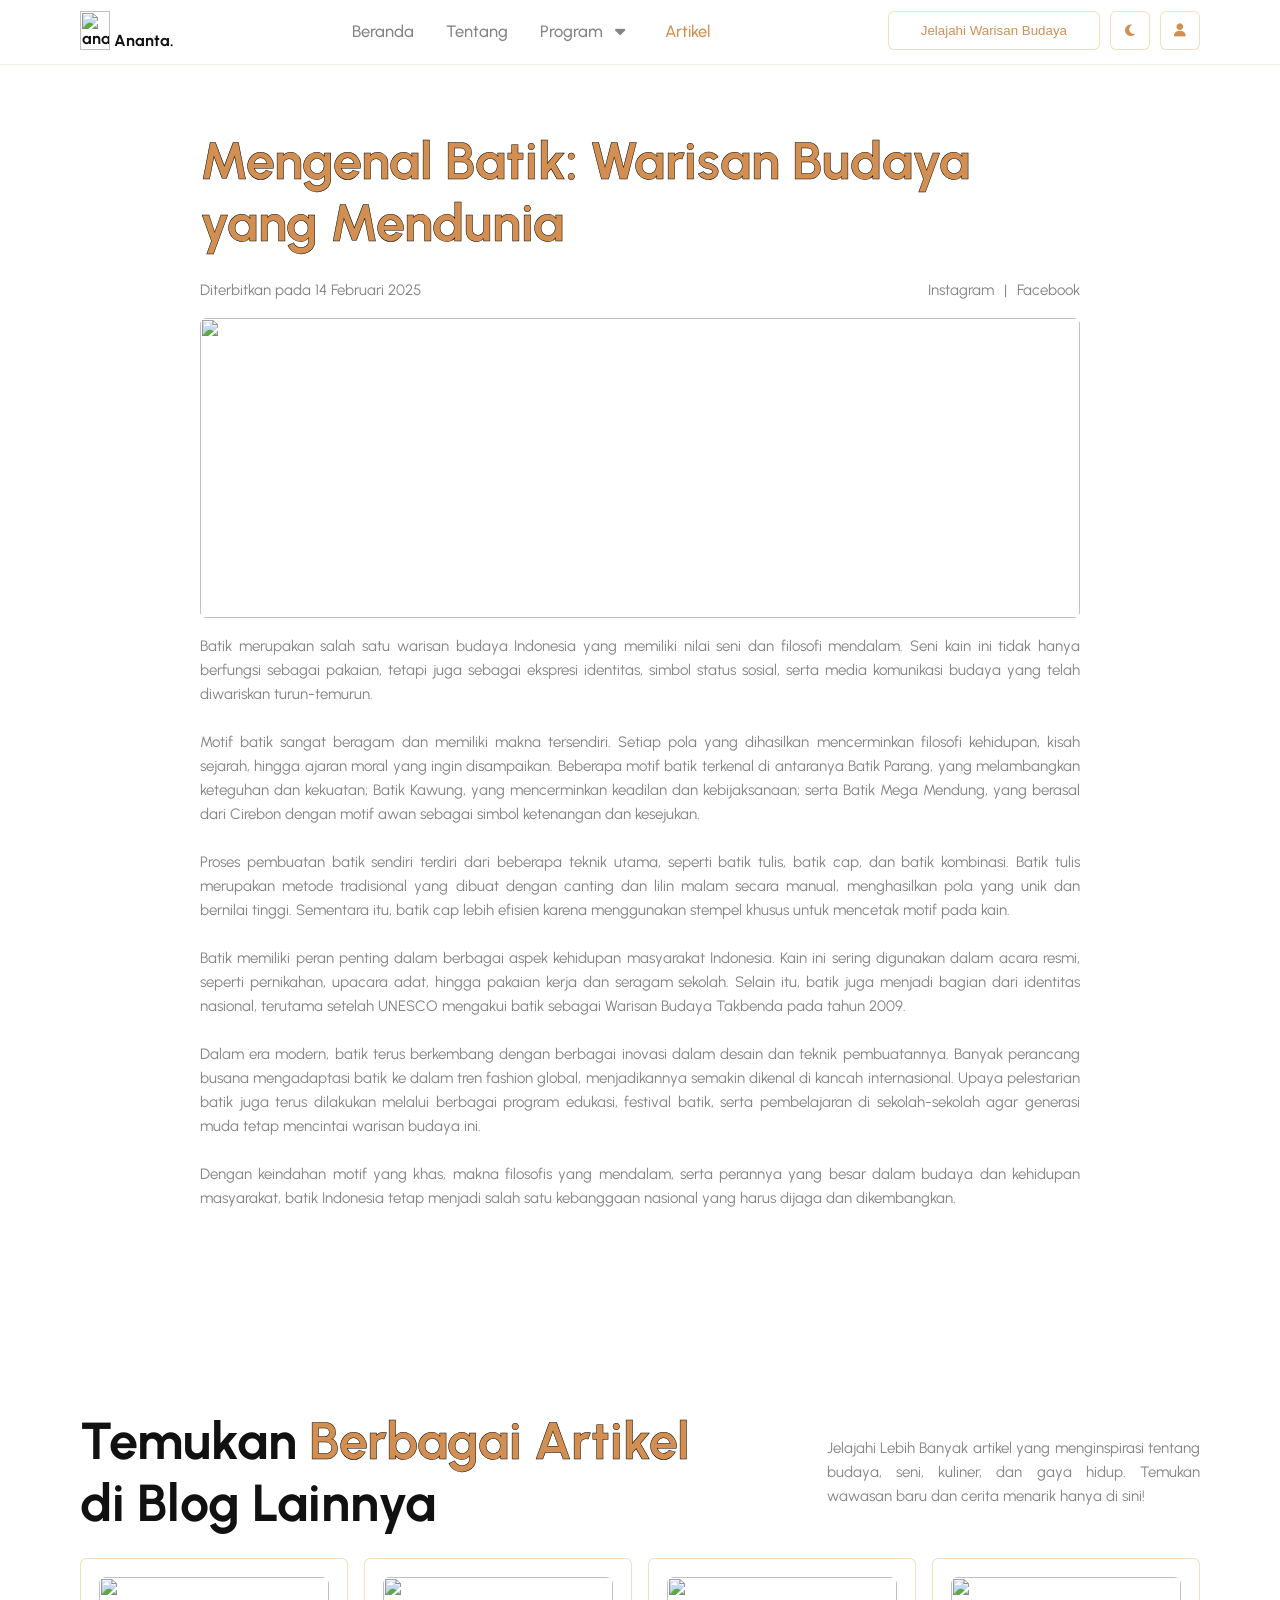
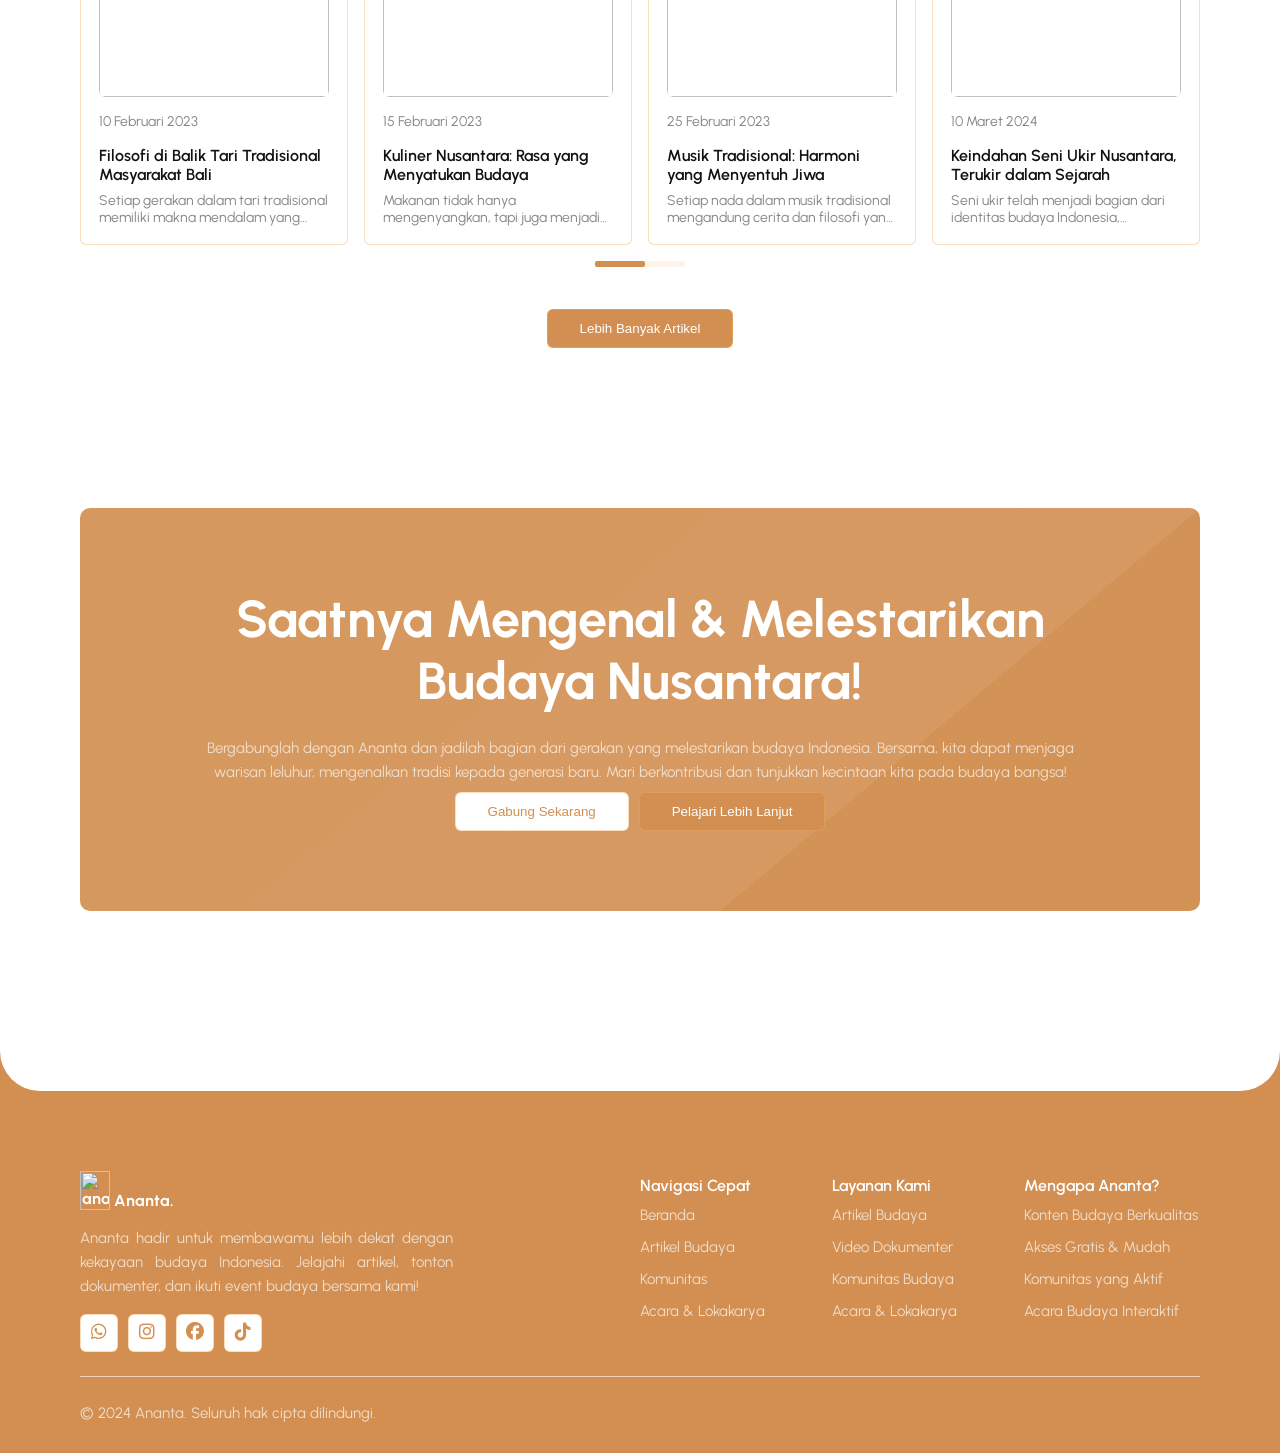
==== batik.html @ 32a9a6f6 "Initial commit" ====
<html lang="id">
  <head>
    <meta charset="UTF-8" />
    <meta name="viewport" content="width=device-width, initial-scale=1.0" />
    <meta
      name="description"
      content="Jelajahi keindahan warisan budaya Indonesia. Ananta menyajikan artikel dan informasi mendalam tentang sejarah, seni, dan budaya Nusantara."
    />
    <!-- Meta Information for SEO and Social Sharing -->
    <meta
      name="keywords"
      content="Warisan Indonesia, Budaya Nusantara, Sejarah Indonesia, Seni Tradisional, Ananta"
    />
    <meta name="author" content="Ananta" />

    <!-- Meta Open Graph for better social sharing -->
    <meta
      property="og:description"
      content="Pelajari sejarah dan budaya Indonesia melalui artikel-artikel menarik di Ananta. Temukan kekayaan seni, tradisi, dan cerita Nusantara."
    />
    <meta property="og:title" content="Menjelajahi Warisan Budaya Indonesia" />
    <meta property="og:image" content="CWC2666_Bahan/assets/logo.png" />

    <title>
      Artikel Batik | Menjelajahi Warisan Budaya Indonesia bersama Ananta
    </title>
    <!-- Title of the Document -->

    <!-- Linking External CSS and Fonts -->
    <link rel="stylesheet" href="CWC2666_Website/css/style.css" />
    <link
      rel="stylesheet"
      href="CWC2666_Bahan/Swiperjs v5.3.7/swiper-bundle.css"
    />
    <link
      rel="stylesheet"
      href="CWC2666_Bahan/fontawesome-free-6.7.2-web/fontawesome-free-6.7.2-web/css/all.min.css"
    />

    <!-- Preconnect for faster font loading -->
    <link rel="preconnect" href="https://fonts.googleapis.com" />
    <link rel="preconnect" href="https://fonts.gstatic.com" crossorigin />
    <link
      href="https://fonts.googleapis.com/css2?family=Urbanist:ital,wght@0,100..900;1,100..900&display=swap"
      rel="stylesheet"
    />
    <link rel="icon" href="CWC2666_Bahan/assets/logo.png" />
  </head>
  <body>
    <div id="custom-alert" class="alert hidden"></div>
    <!-- Navigation Bar -->
    <nav id="navbar">
      <div class="container">
        <a href="index.html" class="logo aos" data-delay="100">
          <img class="logo" src="CWC2666_Bahan/assets/logo.png" alt="ananta" />
          Ananta.
        </a>
        <!-- UL Links -->
        <ul class="nav-links" id="nav-links">
          <li class="aos" data-delay="200"><a href="index.html">Beranda</a></li>
          <li class="aos" data-delay="250">
            <a href="index.html#about">Tentang</a>
          </li>
          <li class="aos d-none d-sm-block d-md-block" data-delay="250">
            <a href="komunitas.html">Komunitas</a>
          </li>
          <li class="aos d-none d-sm-block d-md-block" data-delay="250">
            <a href="event.html">Acara</a>
          </li>
          <li class="dropdown aos d-sm-none d-md-none" data-delay="290">
            <a href="#" class="dropbtn"
              >Program <i class="fa fa-caret-down"></i
            ></a>
            <ul class="dropdown-content">
              <li><a href="komunitas.html">Komunitas</a></li>
              <li><a href="event.html">Acara</a></li>
            </ul>
          </li>
          <li class="aos" data-delay="300">
            <a href="artikel.html" class="active">Artikel</a>
          </li>
          <li class="d-flex center show gap aos" data-delay="200" id="btn">
            <a href="index.html#service">
              <button class="btn btn-b show">Jelajahi Warisan Budaya</button>
            </a>
            <div class="d-flex gap">
              <button class="btn btn-b reg toggle-dark-mode">
                <i class="fa fa-moon"></i>
              </button>
              <a href="profile.html" class="user" id="user">
                <button class="btn btn-b reg user">
                  <i class="fa fa-user"></i>
                </button>
              </a>
            </div>
          </li>
        </ul>
        <!-- Hamburger Menu -->
        <button class="hamburger" id="hamburger">
          <span class="bar"></span>
          <span class="bar"></span>
          <span class="bar"></span>
        </button>
        <div class="dm d-flex gap">
          <a href="index.html#service">
            <button class="btn btn-b reg">Jelajahi Warisan Budaya</button>
          </a>
          <div class="d-flex gap">
            <button class="btn btn-b reg toggle-dark-mode">
              <i class="fa fa-moon"></i>
            </button>
            <a href="profile.html" class="user" id="user">
              <button class="btn btn-b reg user">
                <i class="fa fa-user"></i>
              </button>
            </a>
          </div>
        </div>
      </div>
    </nav>
    <section class="detail-blog">
      <div class="container">
        <div class="row mb-1">
          <div class="col-12 aos" data-delay="200">
            <h1 class="title mb-1">
              <span class="highlight"
                >Mengenal Batik: Warisan Budaya yang Mendunia</span
              >
            </h1>
            <div class="d-flex d-sm-block between center">
              <p class="text">Diterbitkan pada 14 Februari 2025</p>
              <div class="d-flex gap">
                <a href="CWC2666_Websitebatik.html" class="text">Instagram</a>
                <p class="text">|</p>
                <a href="CWC2666_Websitebatik.html" class="text">Facebook</a>
              </div>
            </div>
            <img
              class="img-artikel mb"
              src="CWC2666_Bahan/assets/blog-1.png"
              alt=""
            />
            <p class="text">
              Batik merupakan salah satu warisan budaya Indonesia yang memiliki
              nilai seni dan filosofi mendalam. Seni kain ini tidak hanya
              berfungsi sebagai pakaian, tetapi juga sebagai ekspresi identitas,
              simbol status sosial, serta media komunikasi budaya yang telah
              diwariskan turun-temurun.
              <br />
              <br />
              Motif batik sangat beragam dan memiliki makna tersendiri. Setiap
              pola yang dihasilkan mencerminkan filosofi kehidupan, kisah
              sejarah, hingga ajaran moral yang ingin disampaikan. Beberapa
              motif batik terkenal di antaranya Batik Parang, yang melambangkan
              keteguhan dan kekuatan; Batik Kawung, yang mencerminkan keadilan
              dan kebijaksanaan; serta Batik Mega Mendung, yang berasal dari
              Cirebon dengan motif awan sebagai simbol ketenangan dan kesejukan.
              <br />
              <br />
              Proses pembuatan batik sendiri terdiri dari beberapa teknik utama,
              seperti batik tulis, batik cap, dan batik kombinasi. Batik tulis
              merupakan metode tradisional yang dibuat dengan canting dan lilin
              malam secara manual, menghasilkan pola yang unik dan bernilai
              tinggi. Sementara itu, batik cap lebih efisien karena menggunakan
              stempel khusus untuk mencetak motif pada kain.
              <br />
              <br />
              Batik memiliki peran penting dalam berbagai aspek kehidupan
              masyarakat Indonesia. Kain ini sering digunakan dalam acara resmi,
              seperti pernikahan, upacara adat, hingga pakaian kerja dan seragam
              sekolah. Selain itu, batik juga menjadi bagian dari identitas
              nasional, terutama setelah UNESCO mengakui batik sebagai Warisan
              Budaya Takbenda pada tahun 2009.
              <br />
              <br />
              Dalam era modern, batik terus berkembang dengan berbagai inovasi
              dalam desain dan teknik pembuatannya. Banyak perancang busana
              mengadaptasi batik ke dalam tren fashion global, menjadikannya
              semakin dikenal di kancah internasional. Upaya pelestarian batik
              juga terus dilakukan melalui berbagai program edukasi, festival
              batik, serta pembelajaran di sekolah-sekolah agar generasi muda
              tetap mencintai warisan budaya ini.
              <br />
              <br />
              Dengan keindahan motif yang khas, makna filosofis yang mendalam,
              serta perannya yang besar dalam budaya dan kehidupan masyarakat,
              batik Indonesia tetap menjadi salah satu kebanggaan nasional yang
              harus dijaga dan dikembangkan.
            </p>
          </div>
        </div>
      </div>
    </section>

    <section class="blog">
      <div class="container">
        <div class="row mb-1">
          <div class="col-7 col-sm-12 aos" data-delay="200">
            <h1 class="title mb-0 mb-sm">
              Temukan <span class="highlight">Berbagai Artikel</span> di Blog
              Lainnya
            </h1>
          </div>
          <div class="col-4 col-sm-12 aos" data-delay="300">
            <p class="text mb-0">
              Jelajahi Lebih Banyak artikel yang menginspirasi tentang budaya,
              seni, kuliner, dan gaya hidup. Temukan wawasan baru dan cerita
              menarik hanya di sini!
            </p>
          </div>
        </div>
        <div class="row mb aos" data-delay="300">
          <div class="col-12">
            <div class="w-full">
              <div class="swiper-container-4">
                <div class="swiper-wrapper">
                  <!-- Swiper Slide 1 -->
                  <div class="swiper-slide aos" data-delay="200">
                    <a href="tari-bali.html" class="card">
                      <div class="img-card-container mb">
                        <img
                          src="CWC2666_Bahan/assets/blog-2.png"
                          alt=""
                          class="card-img-blog"
                        />
                      </div>
                      <div class="d-flex between align-center mb">
                        <p class="card-text mb-0">10 Februari 2023</p>
                      </div>
                      <div class="card-body">
                        <h1 class="card-title mb-2">
                          Filosofi di Balik Tari Tradisional Masyarakat Bali
                        </h1>
                        <p class="card-text text-clip">
                          Setiap gerakan dalam tari tradisional memiliki makna
                          mendalam yang menarik
                        </p>
                      </div>
                    </a>
                  </div>
                  <!-- Swiper Slide 2 -->
                  <div class="swiper-slide aos" data-delay="400">
                    <a href="tari-bali.html" class="card">
                      <div class="img-card-container mb">
                        <img
                          src="CWC2666_Bahan/assets/blog-3.png"
                          alt=""
                          class="card-img-blog"
                        />
                      </div>
                      <div class="d-flex between align-center mb">
                        <p class="card-text mb-0">15 Februari 2023</p>
                      </div>
                      <div class="card-body">
                        <h1 class="card-title mb-2">
                          Kuliner Nusantara: Rasa yang Menyatukan Budaya
                        </h1>
                        <p class="card-text text-clip">
                          Makanan tidak hanya mengenyangkan, tapi juga menjadi
                          identitas budaya kita
                        </p>
                      </div>
                    </a>
                  </div>
                  <!-- Swiper Slide 3 -->
                  <div class="swiper-slide aos" data-delay="400">
                    <a href="tari-bali.html" class="card">
                      <div class="img-card-container mb">
                        <img
                          src="CWC2666_Bahan/assets/blog-5.png"
                          alt=""
                          class="card-img-blog"
                        />
                      </div>
                      <div class="d-flex between align-center mb">
                        <p class="card-text mb-0">25 Februari 2023</p>
                      </div>
                      <div class="card-body">
                        <h1 class="card-title mb-2">
                          Musik Tradisional: Harmoni yang Menyentuh Jiwa
                        </h1>
                        <p class="card-text text-clip">
                          Setiap nada dalam musik tradisional mengandung cerita
                          dan filosofi yang dalam
                        </p>
                      </div>
                    </a>
                  </div>
                  <!-- Swiper Slide 4 -->
                  <div class="swiper-slide aos" data-delay="400">
                    <a href="tari-bali.html" class="card">
                      <div class="img-card-container mb">
                        <img
                          src="CWC2666_Bahan/assets/blog-4.png"
                          alt=""
                          class="card-img-blog"
                        />
                      </div>
                      <div class="d-flex between align-center mb">
                        <p class="card-text mb-0">10 Maret 2024</p>
                      </div>
                      <div class="card-body">
                        <h1 class="card-title mb-2">
                          Keindahan Seni Ukir Nusantara, Terukir dalam Sejarah
                        </h1>
                        <p class="card-text text-clip">
                          Seni ukir telah menjadi bagian dari identitas budaya
                          Indonesia, memperkaya warisan seni dan arsitektur dari
                          generasi ke generasi.
                        </p>
                      </div>
                    </a>
                  </div>
                  <!-- Swiper Slide 5 -->
                  <div class="swiper-slide aos" data-delay="400">
                    <a href="tari-bali.html" class="card">
                      <div class="img-card-container mb">
                        <img
                          src="CWC2666_Bahan/assets/blog-5.png"
                          alt=""
                          class="card-img-blog"
                        />
                      </div>
                      <div class="d-flex between align-center mb">
                        <p class="card-text mb-0">25 Februari 2023</p>
                      </div>
                      <div class="card-body">
                        <h1 class="card-title mb-2">
                          Musik Tradisional: Harmoni yang Menyentuh Jiwa
                        </h1>
                        <p class="card-text text-clip">
                          Setiap nada dalam musik tradisional mengandung cerita
                          dan filosofi yang dalam
                        </p>
                      </div>
                    </a>
                  </div>
                </div>
                <div class="d-flex center mt">
                  <div class="swiper-pagination"></div>
                </div>
              </div>
            </div>
          </div>
        </div>
        <div class="row text-center">
          <div class="col-12">
            <p id="no-results" class="text center mt-4 mb none">
              Artikel tidak ditemukan
            </p>

            <a href="artikel.html" class="text aos" data-delay="200">
              <button class="btn btn-a">Lebih Banyak Artikel</button>
            </a>
          </div>
        </div>
      </div>
    </section>

    <section class="banner">
      <div class="container">
        <div class="container-b">
          <div class="row center text-center">
            <div class="col-12">
              <div class="align-center">
                <h1 class="title white mb-1 mb-sm-2 aos" data-delay="200">
                  Saatnya
                  <span class="white">Mengenal & Melestarikan</span> Budaya
                  Nusantara!
                </h1>
                <p class="text center white mb-sm-2 aos" data-delay="200">
                  Bergabunglah dengan Ananta dan jadilah bagian dari gerakan
                  yang melestarikan budaya Indonesia. Bersama, kita dapat
                  menjaga warisan leluhur, mengenalkan tradisi kepada generasi
                  baru. Mari berkontribusi dan tunjukkan kecintaan kita pada
                  budaya bangsa!
                </p>
                <div class="d-flex gap d-sm-block center aos" data-delay="300">
                  <a href="index.html#">
                    <button class="btn btn-b mb-sm-2">Gabung Sekarang</button>
                  </a>
                  <a href="index.html#about">
                    <button class="btn btn-c">Pelajari Lebih Lanjut</button>
                  </a>
                </div>
              </div>
            </div>
          </div>
        </div>
      </div>
    </section>

    <footer>
      <div class="container-footer"></div>
      <div class="container">
        <div class="row">
          <!-- Logo and Description -->
          <div class="col-4 col-sm-12">
            <div class="mb aos" data-delay="200">
              <a href="index.html" class="logo white">
                <img
                  class="logo"
                  src="CWC2666_Bahan/assets/logo-2.png"
                  id="about-image-dark"
                  alt="ananta"
                />
                <img
                  class="logo"
                  src="CWC2666_Bahan/assets/logo-3.png"
                  id="about-image-light"
                  alt="ananta"
                />
                Ananta.
              </a>
            </div>
            <p class="text white aos" data-delay="200">
              Ananta hadir untuk membawamu lebih dekat dengan kekayaan budaya
              Indonesia. Jelajahi artikel, tonton dokumenter, dan ikuti event
              budaya bersama kami!
            </p>
            <div class="mb"></div>
            <div class="d-flex gap mb-sm-2 aos" data-delay="50">
              <a
                href="https://wa.me/62881037418040?text=Halo%20Ananta!%20Saya%20tertarik%20dengan%20konten%20budaya%20Anda.%20Bisakah%20kita%20diskusikan%20lebih%20lanjut?"
              >
                <div class="icon align-center">
                  <i class="fa-brands fa-whatsapp"></i>
                </div>
              </a>
              <a href="https://www.instagram.com/gedesi9n">
                <div class="icon align-center">
                  <i class="fa-brands fa-instagram"></i>
                </div>
              </a>
              <a href="#">
                <div class="icon align-center">
                  <i class="fa-brands fa-facebook"></i>
                </div>
              </a>
              <a href="#">
                <div class="icon align-center">
                  <i class="fa-brands fa-tiktok"></i>
                </div>
              </a>
            </div>
          </div>

          <!-- Navigasi Cepat, Layanan, dan Keunggulan -->
          <div class="col-6 col-md-6 col-sm-12">
            <div class="grid grid-3 grid-sm-2 mb">
              <div class="f-box aos" data-delay="200">
                <h1 class="title small white">Navigasi Cepat</h1>
                <p class="text white">Beranda</p>
                <p class="text white">Artikel Budaya</p>
                <p class="text white">Komunitas</p>
                <p class="text white">Acara & Lokakarya</p>
              </div>
              <div class="f-box aos" data-delay="250">
                <h1 class="title small white">Layanan Kami</h1>
                <p class="text white">Artikel Budaya</p>
                <p class="text white">Video Dokumenter</p>
                <p class="text white">Komunitas Budaya</p>
                <p class="text white">Acara & Lokakarya</p>
              </div>
              <div class="f-box aos" data-delay="300">
                <h1 class="title small white">Mengapa Ananta?</h1>
                <p class="text white">Konten Budaya Berkualitas</p>
                <p class="text white">Akses Gratis & Mudah</p>
                <p class="text white">Komunitas yang Aktif</p>
                <p class="text white">Acara Budaya Interaktif</p>
              </div>
            </div>
          </div>
        </div>
        <!-- Garis Horizontal dan Hak Cipta -->
        <div class="h-line white"></div>
        <div class="footer text-center">
          <p class="text white">
            &copy; 2024 Ananta. Seluruh hak cipta dilindungi.
          </p>
        </div>
      </div>
    </footer>
    <!-- External Scripts -->
    <script src="CWC2666_Bahan/Swiperjs v5.3.7/swiper.min.js"></script>
    <script src="CWC2666_Website/js/script.js"></script>
    <script></script>
  </body>
</html>
---- CWC2666_Website/css/style.css ----
/* Global Variables */
:root {
  /* Colors */
  --primary-color: #d28f51;
  --white-color: #ffffff;
  --black-color: #111111;
  --text-color: #12101684;
  --text-white-color: #faf5eec3;
  --border-color-primary: rgba(241, 175, 99, 0.429);
  --border-color: rgba(241, 175, 99, 0.147);
  --scroll-bg-color: #d28f51;

  /* Font */
  --font-family: "Urbanist", sans-serif;

  /* Font Sizes */
  --font-size-p-small: 14px;
  --font-size-p-medium: 15px;
  --font-size-p-large: 16.5px;
  --font-size-h1: 68px;
  --font-size-h2: 52px;
  --font-size-h2-custom: 49px;
  --font-size-h3: 24px;
  --font-size-h4: 20px;
  --font-size-h5: 18px;
  --font-size-h6: 16px;

  --border-radius-small: 6px;
  --border-radius-medium: 10px;
  --border-radius-large: 99px;

  --container-padding: 80px;
  --btn-padding: 11px 32px;
  --btn-padding-medium: 6px 28px;
  --btn-padding-small: 4px 22px;
}
/* Dark Mode */
.dark-mode {
  --primary-color: #d28f51d3;
  --white-color: #111111;
  --black-color: #fffffffa;
  --text-color: #faf5ee91;
  --text-white-color: #121016b1;
  --border-color-primary: rgba(241, 175, 99, 0.214);
  --border-color: #666666;
  --scroll-bg-color: #d28f51;
  background-color: var(--black-color);
  color: var(--text-white-color);
  --border-color: rgba(241, 175, 99, 0.229);
}

html {
  scroll-behavior: smooth;
}
/* Reset and Global Styles */
*,
*::before,
*::after {
  margin: 0;
  padding: 0;
  box-sizing: border-box;
  text-decoration: none;
  list-style: none;
}

body {
  font-family: var(--font-family);
  color: var(--accent-color);
  background-color: var(--white-color) !important;
}

img {
  width: 100%;
  height: 100%;
  object-fit: cover;
  display: block;
}

/* Font Styles */
h1.title-hero {
  color: var(--black-color);
  font-size: var(--font-size-h1);
  font-weight: 700;
  margin-bottom: 1rem;
}

h1.title {
  color: var(--black-color);
  font-size: var(--font-size-h2);
  font-weight: 700;
  margin-bottom: 1rem;
}
h1.title.white {
  color: var(--white-color) !important;
}
h1.title-custom {
  color: var(--primary-color);
  font-size: var(--font-size-h2-custom);
  font-weight: 700;
  margin-bottom: 1rem;
  -webkit-text-stroke: 0.5px black;
}
h1.title.small.white {
  color: var(--white-color);
  font-size: var(--font-size-h6);
  font-weight: 600;
  margin-bottom: 0.5rem;
}
li {
  color: var(--text-color);
  font-size: var(--font-size-p-large);
  font-weight: 500;
}
li i.fa {
  text-align: center;
  width: 26px !important;
}
label,
a.text,
p.text {
  color: var(--text-color);
  font-size: var(--font-size-p-medium);
  font-weight: 400;
  margin-bottom: 1rem;
  line-height: 24px;
  text-align: justify;
}
a.text:hover {
  color: var(--primary-color);
}
p.indent {
  text-indent: 3rem;
}
.justify {
  text-align: justify;
}
p.center {
  text-align: center;
}
.c-primary {
  color: var(--primary-color) !important;
}
.b-primary {
  color: #d28f5193 !important;
}

p.text.white {
  font-size: var(--font-size-p-medium);
  color: var(--text-white-color);
  margin-bottom: 0.5rem;
}

body.dark-mode .highlight {
  -webkit-text-stroke: 0px var(--primary-color);
}
.highlight {
  color: var(--primary-color);
  -webkit-text-stroke: 0.5px black;
}
.highlight-ananta {
  position: relative;
  z-index: 1;
  color: var(--primary-color);
  -webkit-text-stroke: 0.5px black;
}
.highlight-ananta.white {
  color: var(--white-color);
}

.highlight-ananta::after {
  content: "";
  position: absolute;
  top: 0;
  left: 0;
  right: 0;
  bottom: 0;
  background-color: rgba(241, 201, 99, 0.1);
  z-index: -1;
  padding: 5px;
}
.highlight-ananta.white::after {
  background-color: rgba(253, 246, 236, 0.1);
}

.relative {
  position: relative;
}

.btn-absolute {
  position: absolute;
  top: 20;
  right: 20;
  z-index: 9;
}

/* Display Styles */
.d-flex {
  display: flex;
}

.flex-col {
  flex-direction: column !important;
}

.d-block {
  display: block;
}

.d-none {
  display: none;
}

.center {
  justify-content: center;
}
.row.items-top {
  align-items: start !important;
}
.text-center {
  text-align: center;
}
.align-center {
  align-items: center;
}
.start {
  align-items: start !important;
}
.end {
  align-items: end !important;
}

.gap {
  gap: 10px;
}

.gap-medium {
  gap: 1rem;
}

.gap-large {
  gap: 2rem;
}

.mt {
  margin-top: 1rem !important;
}

.mb {
  margin-bottom: 1rem !important;
}

.mb-1 {
  margin-bottom: 1.5rem !important;
}

.mb-4 {
  margin-bottom: 2rem !important;
}

.mb-2 {
  margin-bottom: 0.5rem !important;
}
.mb-3 {
  margin-bottom: 0.3rem !important;
}
.mb-0 {
  margin-bottom: 0px !important;
}

.w-full {
  width: 100%;
}

.between {
  justify-content: space-between;
}

.grid {
  display: grid;
  gap: 1rem;
}

.grid-2 {
  grid-template-columns: repeat(2, 1fr);
}
.grid-3 {
  grid-template-columns: repeat(3, 1fr);
}
.grid-4 {
  grid-template-columns: repeat(4, 1fr);
}

img.img-gallery {
  width: 100%;
  height: auto !important;
  border-radius: var(--border-radius-small);
  object-fit: cover;
  transition: transform 0.3s ease-in-out;
  transition:
    filter 0.3s ease,
    transform 0.3s ease;
}
img.img-gallery:hover {
  transform: scale(1.1);
  /* filter: brightness(50%); */
}

/* Navbar Styles */
nav {
  width: 100%;
  position: fixed;
  top: -3;
  left: 0;
  z-index: 100;
  border-bottom: 1px solid #d28f512b;
}

#navbar {
  padding: 14px 0px;
  background-color: var(--white-color);
}

#navbar.scroll {
  background-color: var(--white-color);
}

nav .container {
  padding: 0px 80px !important;
  display: flex;
  justify-content: space-between;
  align-items: center;
}

nav .nav-links {
  display: flex;
  gap: 2rem;
}

.sidebar a,
.sidebar li,
nav a {
  color: var(--text-color);
  text-decoration: none;
  font-weight: 500;
}

.sidebar a:hover,
.sidebar li:hover,
.sidebar a.active,
nav a:hover,
nav a.active {
  color: var(--primary-color);
}

.dropdown {
  position: relative;
  display: inline-block;
}

.dropdown-content {
  position: absolute;
  background-color: var(--white-color);
  box-shadow: 0px 6px 30px rgba(0, 0, 0, 0.08);
  z-index: 99;
  border: 1px solid var(--border-color);
  border-bottom: none;
  /* padding-top: 10px; */
  opacity: 0;
  visibility: hidden;
  transform: translateY(-10px);
  transition:
    opacity 0.3s ease-in-out,
    transform 0.3s ease-in-out,
    visibility 0.3s;
}

.dropdown-content li {
  list-style: none;
}

.dropdown-content a {
  color: var(--text-color);
  padding: 11px;
  text-decoration: none;
  display: block;
  border-bottom: 1px solid var(--border-color);
}

.dropdown:hover .dropdown-content,
.dropdown-content.show {
  opacity: 1;
  visibility: visible;
  transform: translateY(0);
}
a.logo {
  color: var(--black-color);
  font-weight: 700;
  display: flex;
  gap: 4px;
  align-items: end;
}
a.logo.white {
  color: var(--white-color);
  font-weight: 700;
}
img.logo {
  width: 30px;
}

/* Styling hamburger */
.hamburger {
  display: none;
  flex-direction: column;
  gap: 5px;
  background: none;
  border: none;
  cursor: pointer;
  z-index: 101;
}

.hamburger .bar {
  width: 25px;
  height: 3px;
  background-color: var(--primary-color);
  transition: all 0.3s ease-in-out;
}

/* Transform hamburger to X when active */
.hamburger.active .bar:nth-child(1) {
  transform: rotate(45deg) translate(5px, 5px);
}

.hamburger.active .bar:nth-child(2) {
  opacity: 0;
}

.hamburger.active .bar:nth-child(3) {
  transform: rotate(-45deg) translate(5px, -6.5px);
}

nav.scroll .hamburger .bar {
  background-color: var(--primary-color);
}
/* sidebar */
.sidebar-container {
  position: relative;
  height: 100%;
}

.sidebar {
  position: fixed;
  width: 22%;
  background-color: transparent;
  height: auto;
  max-height: 500px;
  overflow-y: auto;
  border: 1px solid var(--border-color-primary);
  border-radius: var(--border-radius-small);
  padding: 18px;
  transition:
    background-color 0.3s ease,
    border-color 0.3s ease;
}
.sidebar.active {
  left: 0;
}
/* Sidebar Overlay */
.sidebar-overlay {
  position: fixed;
  top: 0;
  left: 0;
  width: 100%;
  height: 100%;
  display: none;
  z-index: 1;
}

/* Tag */
.tag {
  padding: var(--btn-padding-medium);
  border-radius: var(--border-radius-small);
  color: var(--primary-color);
  font-size: var(--font-size-p-small);
  font-weight: 500;
  cursor: pointer;
  border: 1px solid var(--border-color-primary);
  white-space: nowrap;
  text-overflow: ellipsis;
}

.tag.tag-small {
  padding: var(--btn-padding-small);
  font-size: 12px;
}

#no-results.none {
  color: var(--primary-color);
  display: none;
}
#no-results {
  color: var(--primary-color);
  display: block;
}

/* Input styles */
select,
textarea,
input.form-input {
  padding: var(--btn-padding);
  border-radius: var(--border-radius-small);
  color: var(--text-color);
  border: 1px solid var(--border-color-primary);
  font-weight: 400;
  font-family: var(--font-family);
  transition:
    border-color 0.3s ease,
    box-shadow 0.3s ease;
  background: transparent;
  resize: none;
  width: 100%;
}
input.form-input.comment {
  color: var(--text-color);
  padding: 6px;
  border: none;
  border-radius: 0px;
  border-bottom: 1px solid var(--border-color-primary);
}
.card:hover input.form-input.comment {
  color: var(--text-white-color) !important;
  border-bottom: 1px solid var(--text-white-color);
}
.card:hover input.form-input.comment::placeholder {
  color: var(--text-white-color) !important;
}
.card:hover .c-primary {
  color: var(--white-color) !important;
}
.card:hover .b-primary {
  color: var(--text-white-color) !important;
}
input.form-input.search {
  width: 80% !important;
}
textarea {
  height: 120px;
}
/* Focused input style */
select:focus,
textarea:focus,
input.form-input:focus {
  border-color: var(--primary-color);
  outline: none; /* Remove default focus outline */
}
/* Button styles */
button.btn {
  padding: var(--btn-padding);
  border-radius: var(--border-radius-small);
  cursor: pointer;
  position: relative;
  overflow: hidden;
  transition:
    color 0.3s ease,
    border 0.3s ease,
    box-shadow 0.3s ease;
  white-space: nowrap;
  text-overflow: ellipsis;
  z-index: 1;
}

/* Pseudo-element for hover animation (Sunrise effect) */
button.btn::after {
  content: "";
  position: absolute;
  bottom: -50%; /* Mulai di bawah tombol */
  left: 50%;
  width: 0%;
  height: 0%;
  background: var(--hover-color, var(--primary-color));
  transition:
    width 0.4s ease-in-out,
    height 0.4s ease-in-out;
  transform: translateX(-50%);
  border-top-left-radius: 10%;
  border-top-right-radius: 10%;
  border-bottom-left-radius: 0%;
  border-bottom-right-radius: 0%;
  z-index: -1;
}

/* Hover effect */
button.btn:hover::after {
  width: 200%;
  height: 150%;
  bottom: 0%;
}

/* Styles for btn-a */
.btn-a {
  background-color: var(--primary-color);
  color: var(--white-color);
  border: 1px solid var(--border-color-primary);
  --hover-color: var(--white-color); /* Warna sunrise */
}

/* Hover effect for btn-a */
.btn-a:hover {
  color: var(--primary-color);
}

/* Styles for btn-b */
.btn-b {
  background-color: var(--white-color);
  color: var(--primary-color);
  border: 1px solid var(--border-color-primary);
  --hover-color: var(--primary-color);
}
.btn-b.user {
  padding: 12px 13px;
  display: flex;
  align-items: center;
  justify-content: center;
}
.btn-a.search,
.btn-b.toggle-dark-mode {
  padding: 11px 14px;
  display: flex;
  align-items: center;
  justify-content: center;
}

/* Hover effect for btn-b */
.btn-b:hover {
  color: var(--white-color);
}

/* Styles for btn-c */
.btn-c {
  background-color: var(--primary-color);
  color: var(--white-color);
  border: 1px solid var(--border-color-primary);
  --hover-color: var(--white-color); /* Warna sunrise */
}

/* Hover effect for btn-c */
.btn-c:hover {
  color: var(--primary-color);
}

button.btn-w {
  width: 100%;
}

li#btn {
  display: none;
}

.aos {
  opacity: 0;
  transform: translateY(50px) scale(0.9); /* Geser ke bawah & kecilkan */
  transition:
    opacity 0.8s ease-out,
    transform 0.8s ease-out;
}

.aos-show {
  opacity: 1;
  transform: translateY(0) scale(1);
}

/* upload image */
.box-upload-image-custom {
  overflow: hidden;
  width: 150px;
  height: 150px;
  border-radius: var(--border-radius-small);
  position: relative;
  cursor: pointer;
  display: flex;
  justify-content: center;
  align-items: center;
}

.upload-image-custom {
  width: 100%;
  height: 100%;
  object-fit: cover;
  border-radius: var(--border-radius-small);
}
.upload-icon {
  position: absolute;
  color: var(--white-color);
  opacity: 0;
  transition: opacity 0.3s ease;
}

.box-upload-image-custom:hover .upload-icon {
  opacity: 100;
  padding: 11px;
  background-color: var(--border-color-primary);
  border-radius: 50%;
}

#image-upload {
  display: none;
}

/* Line with gradient edges */
.h-line {
  width: 100%;
  height: 1px; /* Ubah ke bilangan bulat */
  transform: scaleY(0.6);
  border: none; /* Menghapus border */
  /* background: linear-gradient(to right, rgba(241, 201, 99, 0) 0%, rgba(241, 201, 99, 0.3) 50%, rgba(241, 201, 99, 0) 100%); */
  background: var(--border-color-primary);
  margin: 1.5rem 0;
}
.card:hover .h-line {
  background: var(--white-color);
  height: 1px; /* Ubah ke bilangan bulat */
  transform: scaleY(0.4);
}
.v-line {
  height: 100%;
  min-height: 450px;
  width: 1px;
  background: var(--border-color-primary);
  display: block;
  transform: scaleX(0.6);
}

.h-line.white {
  background: var(--white-color);
}

/* Grid system */
.row {
  display: flex;
  justify-content: space-between;
  align-items: center;
}
.row.stretch {
  align-items: stretch !important;
}
.col-12 {
  width: 100%;
}
.col-11 {
  width: 91.66666667%;
}
.col-10 {
  width: 83.33333333%;
}
.col-9 {
  width: 75%;
}
.col-8 {
  width: 66.66666667%;
}
.col-7 {
  width: 58.33333333%;
}
.col-6 {
  width: 50%;
}
.col-5 {
  width: 41.66666667%;
}
.col-4 {
  width: 33.33333333%;
}
.col-3 {
  width: 25%;
}
.col-2 {
  width: 16.66666667%;
}
.col-1 {
  width: 8.33333333%;
}

/* Container Styles */
.container {
  padding: var(--container-padding);
}

.container-toples {
  padding: 0px 80px 80px 80px !important;
}
.container-footer {
  background-color: var(--white-color);
  border-radius: 0px 0px 40px 40px;
  padding: 50px;
}

/* Section Styles */
section {
  background-color: var(--white-color);
  overflow: hidden;
}
section.profiles {
  margin-top: 40px;
  overflow: hidden;
}
.section-text {
  font-size: var(--font-size-p-large);
  line-height: 1.6;
  color: var(--accent-color);
}
body.auth {
  overflow: hidden;
}
section.login {
  margin-bottom: 0px !important;
}
section.login .container {
  /* overflow: hidden; */
  padding: 20px 80px !important;
  height: 100vh;
  display: flex;
  flex-direction: column;
  justify-content: center;
}

section.hero-nd {
  padding: 50px 120px 0px 120px;
}
section.detail-blog {
  padding: 50px 120px 0px 120px;
}
section.detail-komunitas,
section.detail-acara {
  padding-top: 50px;
}

section.banner .container-b {
  background: linear-gradient(
    -40deg,
    #d28f51f8 0%,
    #d28f51f8 30%,
    /* Warna 1 */ #d28f51e7 30%,
    #d28f51e7 60%,
    /* Warna 2 */ #d28f51ea 60%,
    #d28f51ea 100% /* Warna 3 */
  );
  padding: 80px 120px;
  border-radius: var(--border-radius-medium);
}

footer {
  /* background-color: var(--black-color); */
  background-color: var(--primary-color);
}

footer .container {
  padding: 80px 80px 20px 80px;
}

/* Card Styles */
.card {
  background-color: var(--white-color);
  border: 1px solid var(--border-color-primary);
  border-radius: var(--border-radius-small);
  padding: 18px;
  height: 100%;
  display: flex;
  flex-direction: column;
  justify-content: space-between;
  transition:
    background-color 0.3s ease,
    border-color 0.3s ease;
}
.card.card-flex {
  flex-direction: row !important;
  gap: 1rem;
}
.card.card-no {
  border: none !important;
  padding: 0px;
}

.card:hover {
  background-color: var(--primary-color);
}
.card:hover i.fa-heart.fa-solid,
.card:hover i.fa-regular.fa-heart {
  color: var(--white-color) !important;
}
.card:hover .card-title,
.card:hover .card-title-nd {
  color: var(--white-color);
}
.card:hover .card-text {
  color: var(--text-white-color);
}
.card:hover .icon {
  background-color: var(--white-color);
}
.card-title-nd {
  display: inline-flex;
  align-items: center;
  transition:
    transform 0.3s ease,
    color 0.3s ease;
}

.card-title-nd i {
  margin-left: 5px;
  transition: transform 0.3s ease;
}

.card:hover .card-title-nd i {
  transform: translateX(8px);
}

.card-title {
  position: relative;
  display: inline-block;
}

.card-title::after {
  content: "";
  position: absolute;
  left: 0;
  bottom: -4px;
  width: 0%;
  height: 1px;
  transform: scaleY(0.6);
  background-color: var(--text-white-color);
  transition: width 0.3s ease-in-out;
}

.card:hover .card-title::after {
  width: 100%;
}

.card-img-main {
  width: 100%;
  height: 280px;
  object-fit: cover;
  border-radius: var(--border-radius-small);
}

.card-img {
  width: 140px;
  height: 120px;
  object-fit: cover;
  border-radius: var(--border-radius-small);
}

.card-img-blog {
  width: 100%;
  height: 120px;
  object-fit: cover;
  border-radius: var(--border-radius-small);
  transition: transform 0.3s ease-in-out;
}

.card-img-event {
  width: 100%;
  height: 100%;
  object-fit: cover;
  border-radius: var(--border-radius-small);
  transition: transform 0.3s ease-in-out;
}
.img-card-event-container {
  position: relative;
  display: inline-block;
  overflow: hidden;
  border-radius: var(--border-radius-small);
  width: 300px;
}

.card:hover .card-img-event,
.card:hover .card-img-blog {
  transform: scale(1.05);
}

.card-title-large {
  font-size: var(--font-size-h3);
  color: var(--black-color);
  font-weight: 600;
}
.card-title-medium {
  font-size: var(--font-size-h5);
  color: var(--black-color);
  font-weight: 600;
}
.card-title {
  font-size: var(--font-size-h6);
  color: var(--black-color);
  font-weight: 600;
}
.card-title-nd {
  font-size: var(--font-size-p-small);
  color: var(--primary-color);
  font-weight: 500;
}
.card-text {
  font-size: var(--font-size-p-small);
  color: var(--text-color);
}

.card-text.text-clip {
  display: -webkit-box;
  -webkit-line-clamp: 2;
  -webkit-box-orient: vertical;
  overflow: hidden;
  text-overflow: ellipsis;
}

.hidden-article {
  display: none !important;
}

/* Gaya dasar alert */
.alert {
  position: fixed;
  top: 20px;
  right: 20px;
  padding: var(--btn-padding);
  border-radius: var(--border-radius-small);
  font-size: var(--font-size-p-small);
  font-weight: 500;
  display: flex;
  align-items: center;
  gap: 10px;
  border: 1px solid;
  transition: opacity 0.5s ease-in-out;
  z-index: 9999;
}

/* Warna dan ikon untuk tiap jenis alert */
.alert.info {
  background-color: #d9edf7;
  color: #31708f;
  border-color: #31708f;
}

.alert.info::before {
  content: "ℹ️";
}

.alert.warning {
  background-color: #fcf8e3;
  color: #8a6d3b;
  border-color: #8a6d3b;
}

.alert.warning::before {
  content: "⚠️";
}

.alert.error {
  background-color: #f2dededb;
  color: #a94442;
  border-color: #a9444276;
}

.alert.error::before {
  content: "🚫";
}

.alert.success {
  background-color: #dff0d8;
  color: #3c763d;
  border-color: #3c763d76;
}

.alert.success::before {
  content: "✅";
}

/* Tombol close */
.alert .close-btn {
  background: none;
  border: none;
  font-size: var(--font-size-p-large);
  font-weight: 700;
  cursor: pointer;
  color: inherit;
}

.alert.hidden {
  opacity: 0;
  pointer-events: none;
}

ul.side-links i.fa,
ul.event-details i.fa {
  text-align: center;
  width: 18px;
}

/* Reply section - Smooth transition */
.reply {
  max-height: 0;
  opacity: 0;
  overflow: hidden;
  transition:
    max-height 0.5s ease-in-out,
    opacity 0.5s ease-in-out;
}

/* When reply is active */
.reply.show {
  max-height: 200px; /* Sesuaikan tinggi maksimal yang cukup */
  opacity: 1;
}

/* Change cursor on hover over reply text */
.reply-btn {
  cursor: pointer;
  transition: color 0.3s ease;
}

/* Gambar default, tampilkan untuk mode biasa */
#about-image-dark {
  display: none;
}

/* Tampilkan gambar untuk mode gelap */
body.dark-mode #about-image-light {
  display: none;
}

body.dark-mode #about-image-dark {
  display: block;
}

img.profile {
  width: 40px !important;
  border-radius: 99px;
}

/* icon */
.icon {
  background-color: var(--white-color);
  border: 1px solid var(--border-color-primary);
  border-radius: var(--border-radius-small);
  padding: 8px;
  height: 38px;
  width: 38px;
  font-size: 18px;
  text-align: center;
  color: var(--primary-color);
}
.icon.white {
  background-color: var(--white-color);
  transition:
    background-color 0.3s ease,
    transform 0.3s ease;
  color: var(--black-color);
}

.icon.white:hover {
  background-color: var(--primary-color);
  transform: translateY(-5px);
  color: var(--black-color);
}

/* swiper */
.swiper-container,
.swiper-container-category,
.swiper-container-video,
.swiper-container-2,
.swiper-container-4,
.swiper-container-no-auto {
  max-width: 100%;
  overflow: hidden;
  position: relative;
  padding-bottom: 2rem;
}

/* Active pagination line style */
.swiper-pagination {
  background-color: var(--border-color) !important;
  border-radius: 2px !important;
}
.swiper-pagination-bullet {
  height: 6px !important;
  width: 10px !important;
  border-radius: 2px !important;
  background-color: transparent !important;
}
.swiper-pagination-bullet-active {
  background-color: var(--primary-color) !important;
  opacity: 1;
  width: 50px !important;
  border-radius: 2px !important;
}

.img-card-container,
.img-hero-container {
  position: relative;
  display: inline-block;
  overflow: hidden;
  border-radius: var(--border-radius-small);
  width: 100%;
}

.img-hero {
  display: block;
  width: 100%;
  object-fit: cover;
  clip-path: polygon(12% 0%, 100% 0%, 100% 80%, 85% 100%, 0% 100%, 0% 15%);
  transition:
    filter 0.3s ease,
    transform 0.3s ease;
  filter: brightness(90%);
}
.img-about {
  display: block;
  width: 100%;
  object-fit: cover;
  clip-path: polygon(0% 0%, 85% 0%, 100% 15%, 100% 100%, 12% 100%, 0% 80%);
  transition:
    filter 0.3s ease,
    transform 0.3s ease;
  /* filter: brightness(90%); */
}
.img-hero-container:hover .img-about {
  transform: scale(1.05);
}
.img-hero-container:hover .img-hero {
  filter: brightness(40%);
  transform: scale(1.05);
}
.img-caption {
  position: absolute;
  bottom: 10%;
  left: 50%;
  transform: translateX(-50%);
  background: var(--primary-color);
  color: var(--white-color);
  padding: 10px 20px;
  border-radius: var(--border-radius-small);
  font-size: var(--font-size-p-medium);
  opacity: 0;
  font-weight: 500;
  transition:
    opacity 0.3s ease,
    bottom 0.3s ease;
  /* width: 60%;
    text-align: center; */
}
.img-hero-container:hover .img-caption {
  opacity: 1;
  bottom: 5%;
}
img.img-hero-sm {
  display: none;
}

img.img-artikel {
  height: 300px;
  border-radius: var(--border-radius-small);
}

.video-thumbnail {
  width: 100%;
  border-radius: 8px;
  transition:
    filter 0.3s ease,
    transform 0.3s ease;
}

.play-button {
  position: absolute;
  top: 50%;
  left: 50%;
  transform: translate(-50%, -50%);
  background: var(--border-color);
  border-radius: 50%;
  width: 60px;
  height: 60px;
  display: flex;
  align-items: center;
  justify-content: center;
  opacity: 0;
  transition: opacity 0.3s ease;
  color: var(--white-color);
}

.video-container {
  position: relative;
  display: inline-block;
  overflow: hidden;
  border-radius: var(--border-radius-small);
}

.video-thumbnail {
  display: block;
  width: 100%;
  object-fit: cover;
  transition:
    filter 0.3s ease,
    transform 0.3s ease;
  filter: brightness(90%);
}

.video-container:hover .video-thumbnail {
  filter: brightness(40%);
  transform: scale(1.05);
}
.video-container:hover .img-caption {
  opacity: 1;
  bottom: 5%;
}

.video-container:hover .video-thumbnail {
  filter: brightness(40%);
  transform: scale(1.05);
}

.video-container:hover .play-button {
  opacity: 1;
}

iframe {
  width: 530px;
  height: 305px;
}

.img-category-container {
  position: relative;
  display: inline-block;
  overflow: hidden;
  border-radius: var(--border-radius-small);
}
.img-category {
  display: block;
  width: 100%;
  object-fit: cover;
  transition:
    filter 0.3s ease,
    transform 0.3s ease;
  filter: brightness(90%);
}

.img-category-container:hover .img-category {
  filter: brightness(40%);
  transform: scale(1.05);
}
.img-category-container:hover .img-caption {
  opacity: 1;
  bottom: 5%;
}

/* Resposive */
@media (max-width: 330px) {
  :root {
    --font-size-p-small: 11px;
    --font-size-p-medium: 13px;
    --font-size-p-large: 15px;
    --font-size-h1: 52px;
    --font-size-h2: 40px;
    --font-size-h3: 24px;
    --font-size-h4: 20px;
    --font-size-h5: 18px;
    --font-size-h6: 16px;

    --btn-padding: 9px 20px;
    --btn-padding-medium: 6px 28px;
    --btn-padding-small: 4px 12px;
  }
}
@media (max-width: 688px) {
  section {
    margin-bottom: 80px;
  }
  section.hero {
    margin-top: 100px;
  }
  .container-footer {
    border-radius: 0px 0px 20px 20px;
    margin-bottom: 1rem;
    padding: 1rem;
  }
  .container {
    padding: 1rem !important;
  }
  section.login .container {
    padding: 1rem !important;
  }
  section.hero-nd {
    padding: 140px 1rem 0px 1rem;
  }
  section.detail-blog {
    padding: 100px 0px 0px 0px;
  }
  section.detail-komunitas,
  section.detail-acara {
    padding-top: 100px;
  }
  section.banner .container-b {
    padding: 120px 1rem;
  }
  section.profiles {
    margin-top: 100px;
  }
  input.form-input.search {
    width: 100% !important;
  }
  .row {
    flex-direction: column;
  }
  .row-sm {
    flex-direction: column-reverse;
  }
  .card.card-sm-block {
    flex-direction: column !important;
  }
  .gap-sm-n {
    gap: 0px !important;
  }

  .gap-sm-small {
    gap: 0.5rem !important;
  }

  .btn-b.show {
    display: block;
  }

  .d-sm-flex {
    display: flex !important;
  }
  .d-sm-block {
    display: block !important;
  }

  .d-sm-none {
    display: none !important;
  }

  .mb-sm-3 {
    margin-bottom: 2rem !important;
  }
  .mb-sm-2 {
    margin-bottom: 1rem !important;
  }

  .mb-sm {
    margin-bottom: 0.5rem !important;
  }

  .sm-flip {
    flex-direction: column-reverse;
  }

  h1.title-hero {
    font-size: calc(var(--font-size-h1) * 0.6); /* Skala sekitar 90% */
  }

  h1.title.white {
    font-size: calc(var(--font-size-h2) * 0.7); /* Skala sekitar 80% */
  }
  h1.title {
    font-size: calc(var(--font-size-h2) * 0.8); /* Skala sekitar 80% */
  }

  p.text {
    font-size: calc(var(--font-size-p-medium) * 1.1); /* Skala sekitar 90% */
    line-height: 1.4; /* Menyesuaikan jarak baris pada ukuran mobile */
  }

  .card-text {
    font-size: var(--font-size-p-medium) !important; /* Skala sekitar 90% */
  }
  .text-sm-center {
    text-align: center;
  }
  .grid {
    display: grid;
    gap: 0.5rem;
  }

  .grid-sm-1 {
    grid-template-columns: repeat(1, 1fr);
  }

  .grid-sm-2 {
    grid-template-columns: repeat(2, 1fr);
  }
  .grid-sm-3 {
    grid-template-columns: repeat(3, 1fr);
  }
  .grid-sm-4 {
    grid-template-columns: repeat(4, 1fr);
  }

  .btn-b.show {
    display: block;
  }

  nav .container {
    padding: 10px 1rem !important;
  }

  .nav-links {
    flex-direction: column;
    position: absolute;
    top: 90%;
    left: 0;
    width: 100%;
    background-color: var(--white-color);
    text-align: center;
    padding: 20px 0px 50px 0px;
    max-height: 0;
    opacity: 0;
    overflow: hidden;
    transition:
      max-height 0.5s ease,
      opacity 0.5s ease;
    visibility: hidden;
  }
  .nav-links.active {
    max-height: 1000px;
    opacity: 1;
    visibility: visible;
  }

  nav .dm.d-flex,
  .dm .btn-b.reg {
    display: none;
  }
  .sidebar {
    background-color: var(--white-color);
    left: -250px;
    position: fixed;
    border-right: 1px solid var(--border-color);
    top: 0;
    width: 250px;
    height: 100%;
    transition: all 0.3s ease-in-out;
    z-index: 2;
    margin-top: 56px;
    border-radius: 0px;
    padding: 110px 15px 15px 20px;
    overflow-y: auto;
    max-height: none;
  }
  .hamburger {
    display: flex;
    position: relative;
    z-index: 999;
  }

  .col-sm-12 {
    width: 100%;
  }
  .col-sm-11 {
    width: 91.66666667%;
  }
  .col-sm-10 {
    width: 83.33333333%;
  }
  .col-sm-9 {
    width: 75%;
  }
  .col-sm-8 {
    width: 66.66666667%;
  }
  .col-sm-7 {
    width: 58.33333333%;
  }
  .col-sm-6 {
    width: 50%;
  }
  .col-sm-5 {
    width: 41.66666667%;
  }
  .col-sm-4 {
    width: 33.33333333%;
  }
  .col-sm-3 {
    width: 25%;
  }
  .col-sm-2 {
    width: 16.66666667%;
  }
  .col-sm-1 {
    width: 8.33333333%;
  }

  img.img-hero-sm {
    aspect-ratio: 100 / 50;
    margin-bottom: 2rem;
    clip-path: polygon(8% 0%, 100% 0%, 100% 80%, 90% 100%, 0% 100%, 0% 15%);
    object-fit: cover;
    width: 100%;
    display: block;
  }
  img.img-about,
  img.img-hero {
    aspect-ratio: 100 / 50;
    margin-bottom: 1.5rem;
  }
  li#btn {
    display: flex !important;
    justify-content: center;
  }
  iframe {
    max-width: 100%;
    height: 182px;
  }
}
@media (min-width: 689px) and (max-width: 1200px) {
  .container-footer {
    border-radius: 0px 0px 20px 20px;
    margin-bottom: 1rem;
    padding: 10px;
  }
  .container {
    padding: 4rem 1rem !important;
  }
  section.login .container {
    padding: 1rem !important;
    justify-content: start;
  }
  section.login .container .row {
    flex-direction: column;
  }
  section {
    margin-bottom: 80px;
  }
  section.hero {
    margin-top: 60px;
  }
  h1.title-custom {
    color: var(--black-color);
    font-size: calc(var(--font-size-h2) * 0.7); /* Skala sekitar 70% */
    font-weight: 600;
    margin-bottom: 1rem;
  }
  h1.title-hero {
    font-size: calc(var(--font-size-h1) * 0.7); /* Skala sekitar 70% */
  }

  h1.title {
    font-size: calc(var(--font-size-h2) * 0.7); /* Skala sekitar 70% */
  }

  .card-title-large {
    font-size: calc(var(--font-size-h3) * 0.9); /* Skala sekitar 70% */
  }

  p.text {
    font-size: calc(var(--font-size-p-medium) * 1.1); /* Skala sekitar 90% */
    line-height: 1.4; /* Menyesuaikan jarak baris pada ukuran mobile */
  }
  .card-text {
    font-size: var(--font-size-p-medium) !important; /* Skala sekitar 90% */
  }
  .card-img-main {
    height: 270px;
  }

  nav .container {
    padding: 10px 1rem !important;
  }

  .nav-links {
    flex-direction: column;
    position: absolute;
    top: 90%;
    left: 0;
    width: 100%;
    background-color: var(--white-color);
    text-align: center;
    padding: 20px 0px 50px 0px;
    max-height: 0;
    opacity: 0;
    overflow: hidden;
    transition:
      max-height 0.5s ease,
      opacity 0.5s ease;
    visibility: hidden;
  }
  .nav-links.active {
    max-height: 1000px;
    opacity: 1;
    visibility: visible;
  }

  nav .dm.d-flex,
  .dm .btn-b.reg {
    display: none;
  }

  .btn-b.show {
    display: block;
  }
  li#btn {
    display: flex !important;
    justify-content: center;
  }

  .hamburger {
    display: flex;
  }

  .row-md {
    flex-direction: column-reverse;
  }
  .d-md-flex {
    display: flex !important;
  }
  .d-md-block {
    display: block !important;
  }

  .d-md-none {
    display: none !important;
  }

  .mb-md-2 {
    margin-bottom: 1rem !important;
  }

  .mb-md {
    margin-bottom: 0.5rem !important;
  }

  .gap-md {
    gap: 10px !important;
  }
  .gap-md-small {
    gap: 0.5rem !important;
  }
  .grid {
    display: grid;
    gap: 0.5rem;
  }

  .grid-md-2 {
    grid-template-columns: repeat(2, 1fr);
  }
  .grid-md-3 {
    grid-template-columns: repeat(3, 1fr);
  }
  .grid-md-4 {
    grid-template-columns: repeat(4, 1fr);
  }

  .col-md-12 {
    width: 100%;
  }
  .col-md-11 {
    width: 91.66666667%;
  }
  .col-md-10 {
    width: 83.33333333%;
  }
  .col-md-9 {
    width: 75%;
  }
  .col-md-8 {
    width: 66.66666667%;
  }
  .col-md-7 {
    width: 58.33333333%;
  }
  .col-md-6 {
    width: 50%;
  }
  .col-md-5 {
    width: 41.66666667%;
  }
  .col-md-4 {
    width: 33.33333333%;
  }
  .col-md-3 {
    width: 25%;
  }
  .col-md-2 {
    width: 16.66666667%;
  }
  .col-md-1 {
    width: 8.33333333%;
  }

  .card-img-blog {
    height: 160px;
  }
  .sidebar {
    width: 25%;
  }
}

@media (min-width: 689px) and (max-width: 800px) {
  h1.title-hero {
    font-size: calc(var(--font-size-h1) * 0.6); /* Skala sekitar 60% */
  }

  h1.title {
    font-size: calc(var(--font-size-h2) * 0.6); /* Skala sekitar 60% */
  }

  p.text {
    font-size: calc(var(--font-size-p-medium) * 1.1); /* Skala sekitar 90% */
    line-height: 1.4; /* Menyesuaikan jarak baris pada ukuran mobile */
  }
}
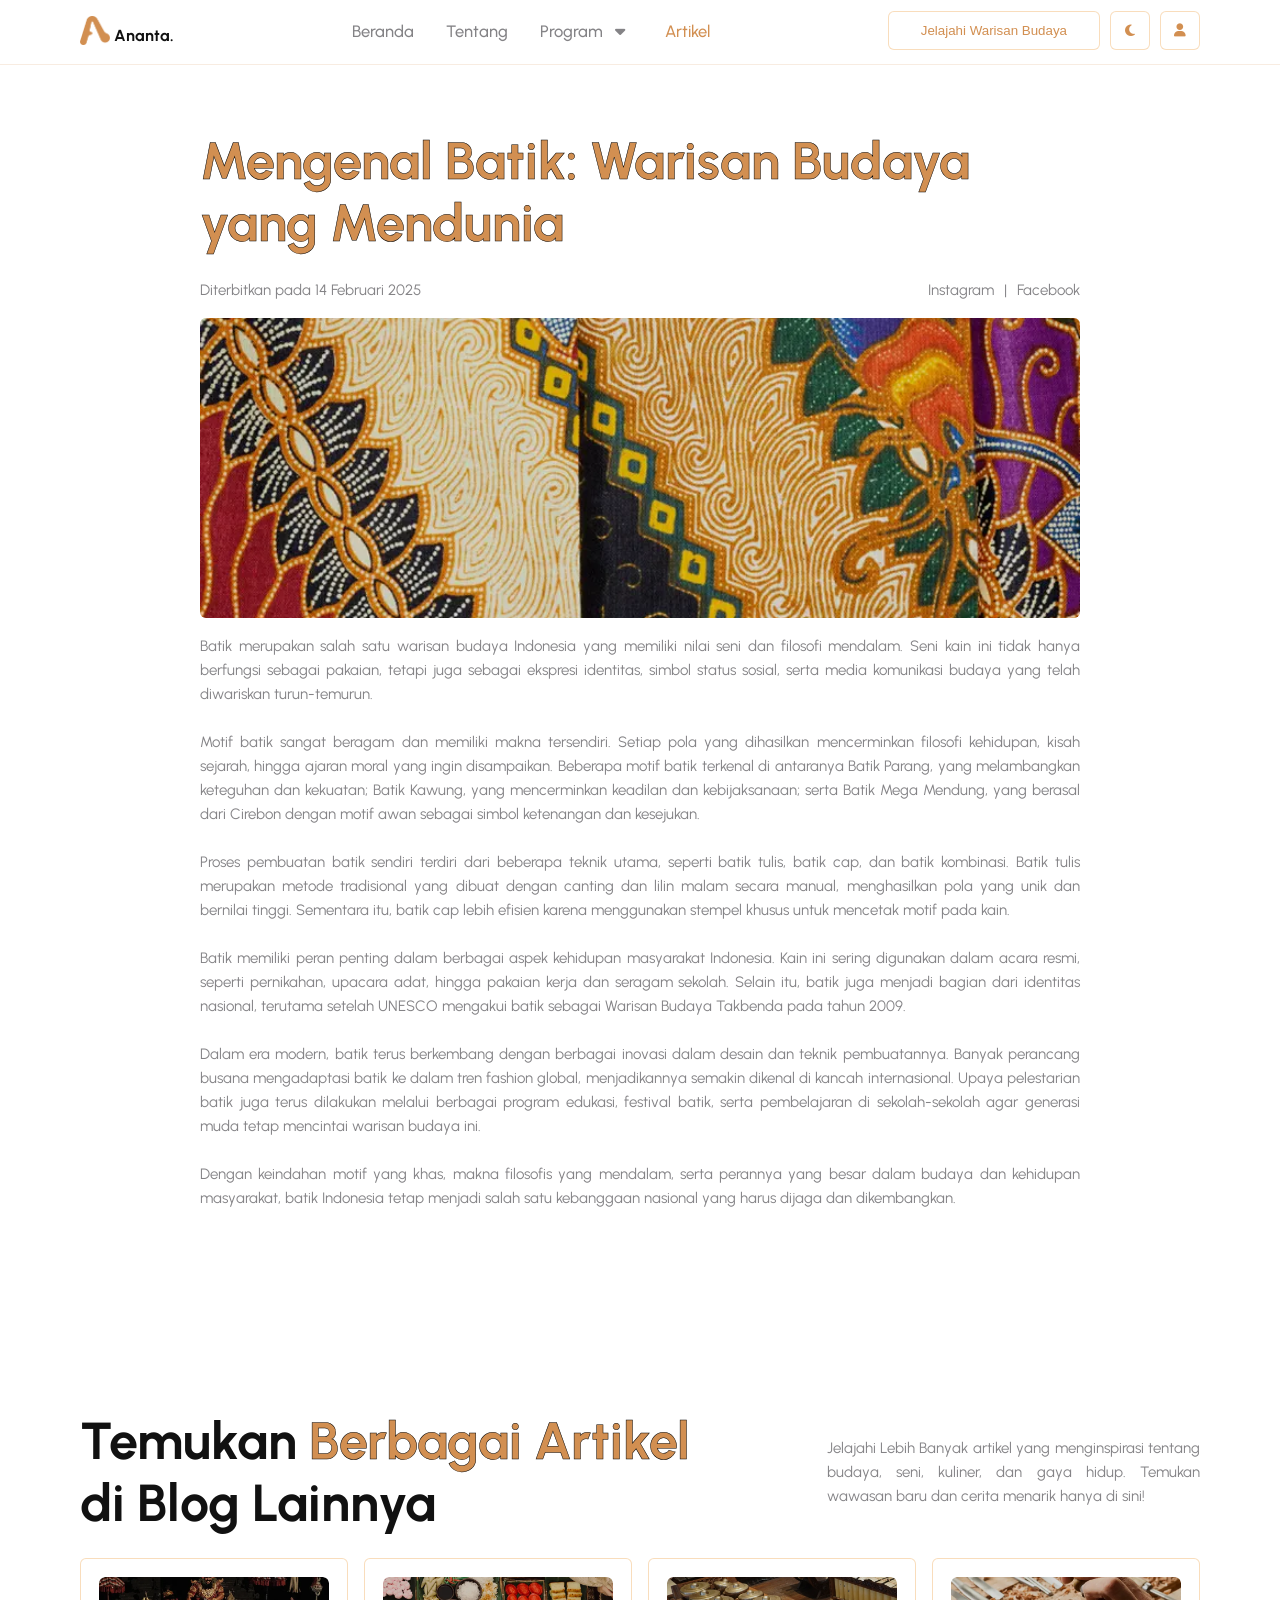
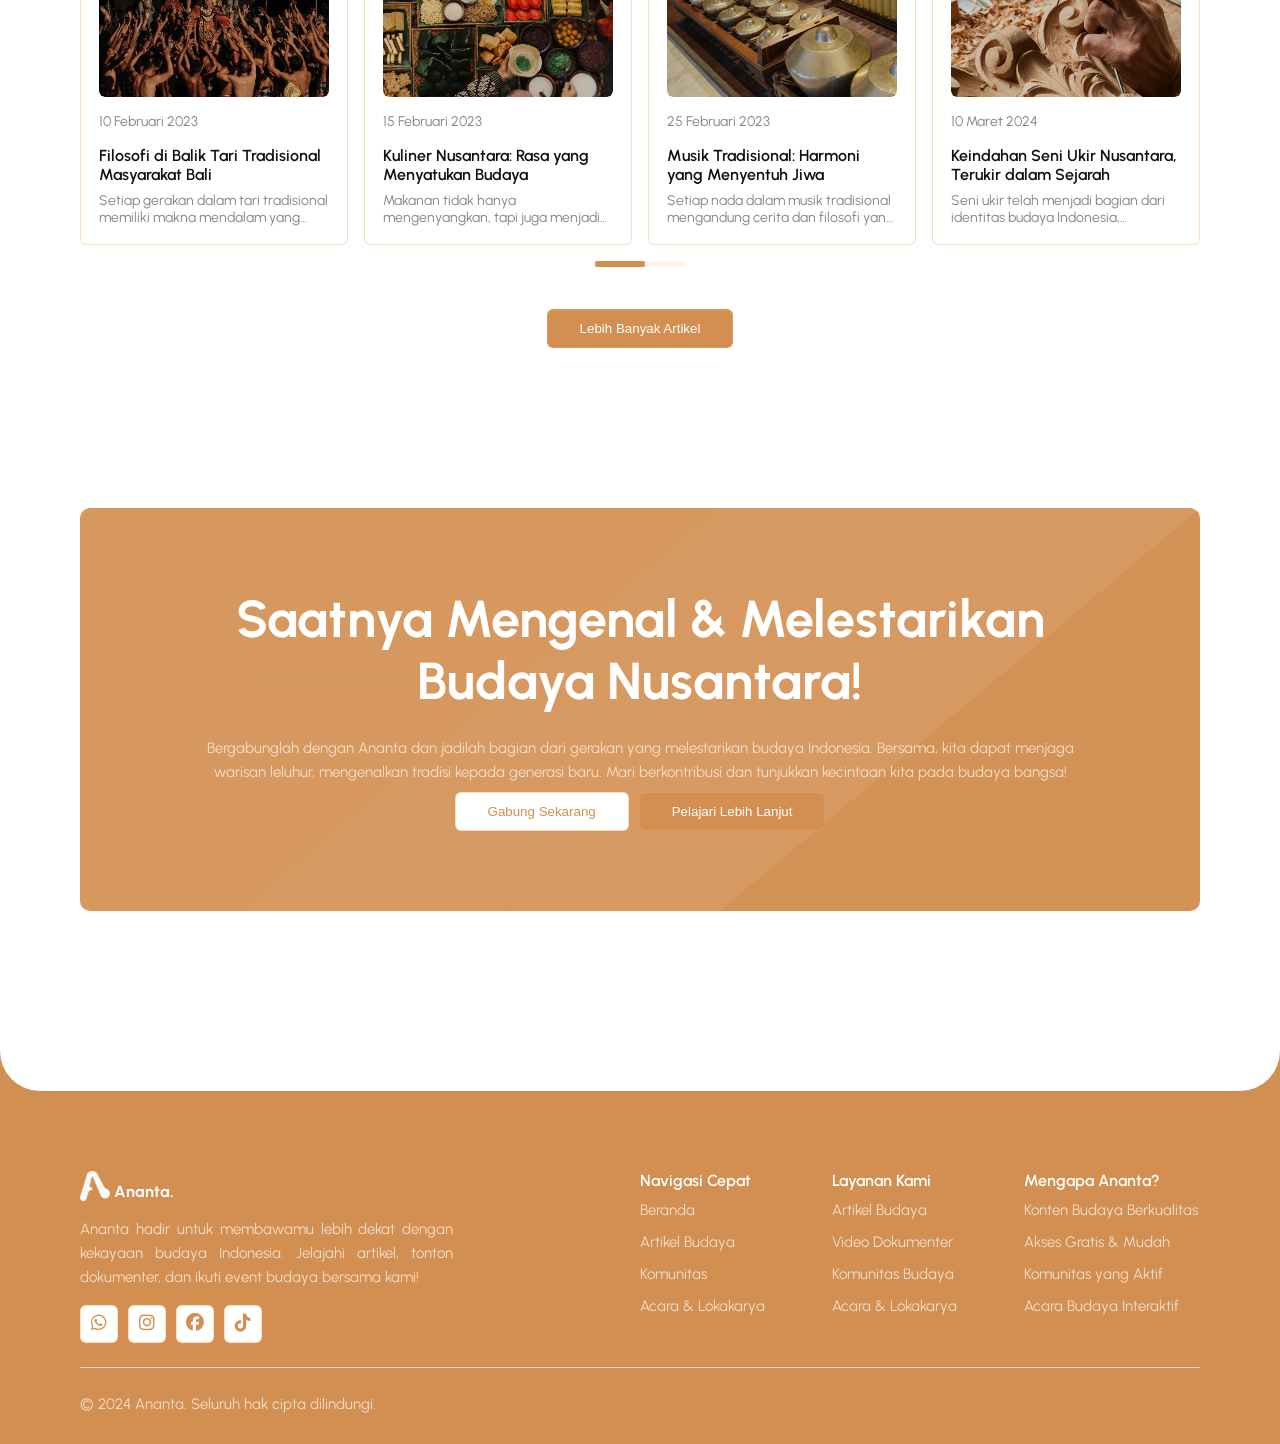
==== commit c9b279ae: "fix: change png into webp" ====
--- a/batik.html
+++ b/batik.html
@@ -19,7 +19,7 @@
       content="Pelajari sejarah dan budaya Indonesia melalui artikel-artikel menarik di Ananta. Temukan kekayaan seni, tradisi, dan cerita Nusantara."
     />
     <meta property="og:title" content="Menjelajahi Warisan Budaya Indonesia" />
-    <meta property="og:image" content="CWC2666_Bahan/assets/logo.png" />
+    <meta property="og:image" content="CWC2666_Bahan/assets/logo.webp" />
 
     <title>
       Artikel Batik | Menjelajahi Warisan Budaya Indonesia bersama Ananta
@@ -44,7 +44,7 @@
       href="https://fonts.googleapis.com/css2?family=Urbanist:ital,wght@0,100..900;1,100..900&display=swap"
       rel="stylesheet"
     />
-    <link rel="icon" href="CWC2666_Bahan/assets/logo.png" />
+    <link rel="icon" href="CWC2666_Bahan/assets/logo.webp" />
   </head>
   <body>
     <div id="custom-alert" class="alert hidden"></div>
@@ -52,7 +52,7 @@
     <nav id="navbar">
       <div class="container">
         <a href="index.html" class="logo aos" data-delay="100">
-          <img class="logo" src="CWC2666_Bahan/assets/logo.png" alt="ananta" />
+          <img class="logo" src="CWC2666_Bahan/assets/logo.webp" alt="ananta" />
           Ananta.
         </a>
         <!-- UL Links -->
@@ -137,7 +137,7 @@
             </div>
             <img
               class="img-artikel mb"
-              src="CWC2666_Bahan/assets/blog-1.png"
+              src="CWC2666_Bahan/assets/blog-1.webp"
               alt=""
             />
             <p class="text">
@@ -219,7 +219,7 @@
                     <a href="tari-bali.html" class="card">
                       <div class="img-card-container mb">
                         <img
-                          src="CWC2666_Bahan/assets/blog-2.png"
+                          src="CWC2666_Bahan/assets/blog-2.webp"
                           alt=""
                           class="card-img-blog"
                         />
@@ -243,7 +243,7 @@
                     <a href="tari-bali.html" class="card">
                       <div class="img-card-container mb">
                         <img
-                          src="CWC2666_Bahan/assets/blog-3.png"
+                          src="CWC2666_Bahan/assets/blog-3.webp"
                           alt=""
                           class="card-img-blog"
                         />
@@ -267,7 +267,7 @@
                     <a href="tari-bali.html" class="card">
                       <div class="img-card-container mb">
                         <img
-                          src="CWC2666_Bahan/assets/blog-5.png"
+                          src="CWC2666_Bahan/assets/blog-5.webp"
                           alt=""
                           class="card-img-blog"
                         />
@@ -291,7 +291,7 @@
                     <a href="tari-bali.html" class="card">
                       <div class="img-card-container mb">
                         <img
-                          src="CWC2666_Bahan/assets/blog-4.png"
+                          src="CWC2666_Bahan/assets/blog-4.webp"
                           alt=""
                           class="card-img-blog"
                         />
@@ -316,7 +316,7 @@
                     <a href="tari-bali.html" class="card">
                       <div class="img-card-container mb">
                         <img
-                          src="CWC2666_Bahan/assets/blog-5.png"
+                          src="CWC2666_Bahan/assets/blog-5.webp"
                           alt=""
                           class="card-img-blog"
                         />
@@ -400,13 +400,13 @@
               <a href="index.html" class="logo white">
                 <img
                   class="logo"
-                  src="CWC2666_Bahan/assets/logo-2.png"
+                  src="CWC2666_Bahan/assets/logo-2.webp"
                   id="about-image-dark"
                   alt="ananta"
                 />
                 <img
                   class="logo"
-                  src="CWC2666_Bahan/assets/logo-3.png"
+                  src="CWC2666_Bahan/assets/logo-3.webp"
                   id="about-image-light"
                   alt="ananta"
                 />
